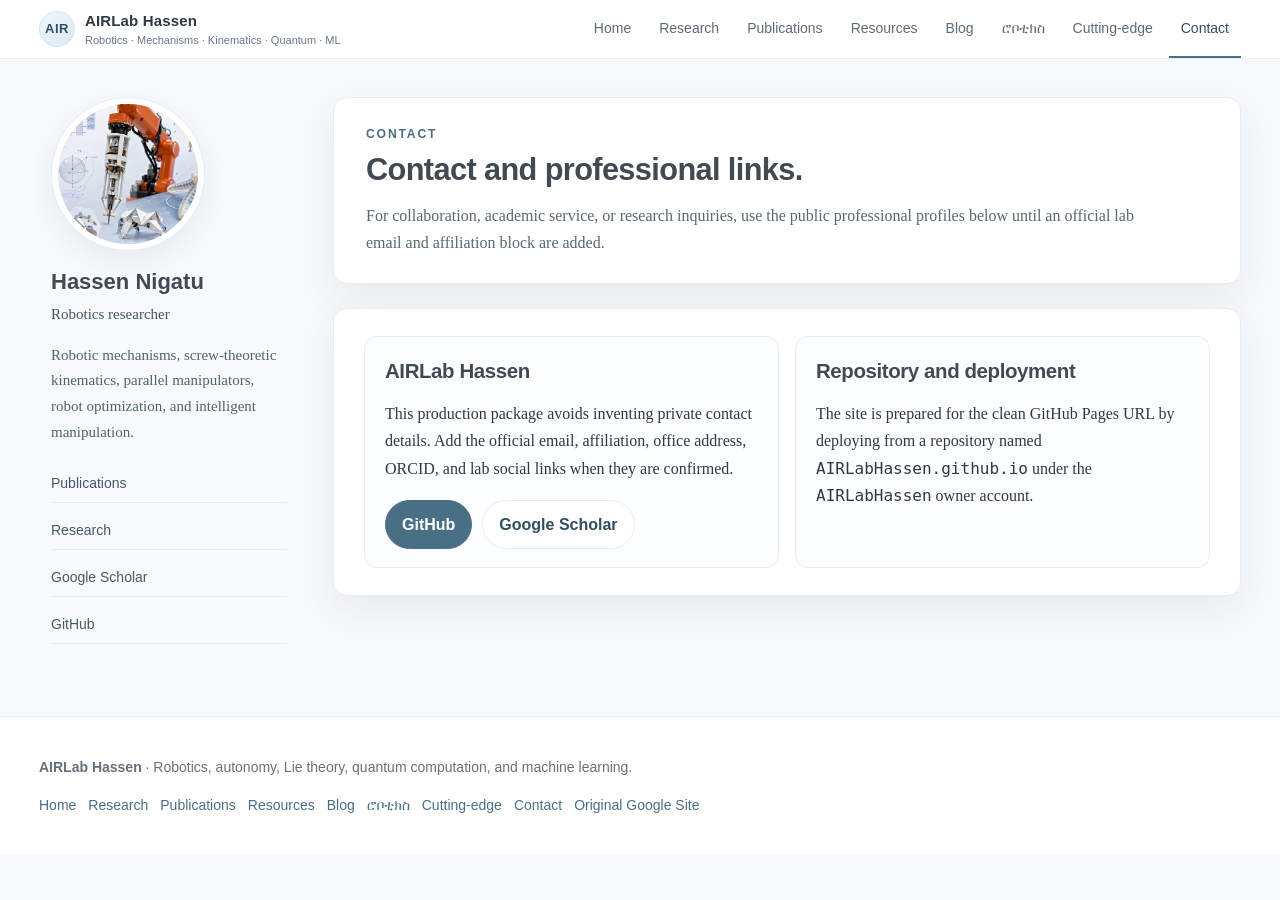
==== contact.html @ d72f17b6 "Add files via upload" ====
<!doctype html>

<html lang="en">
<head>
<meta charset="utf-8"/>
<meta content="width=device-width,initial-scale=1" name="viewport"/>
<title>Contact · AIRLab Hassen</title>
<meta content="Contact page and professional profile links for AIRLab Hassen." name="description"/><meta content="#f7fafc" name="theme-color"/><meta content="AIRLab Hassen" property="og:site_name"/><meta content="Contact · AIRLab Hassen" property="og:title"/><meta content="Contact page and professional profile links for AIRLab Hassen." property="og:description"/><meta content="website" property="og:type"/><meta content="https://airlabhassen.github.io/contact.html" property="og:url"/><meta content="https://airlabhassen.github.io/assets/img/futuristic-robotics-ai-lab-scene.png" property="og:image"/><meta content="summary_large_image" name="twitter:card"/><meta content="Contact · AIRLab Hassen" name="twitter:title"/><meta content="Contact page and professional profile links for AIRLab Hassen." name="twitter:description"/><meta content="https://airlabhassen.github.io/assets/img/futuristic-robotics-ai-lab-scene.png" name="twitter:image"/><link href="https://airlabhassen.github.io/contact.html" rel="canonical"/><link href="/assets/img/favicon.svg" rel="icon" type="image/svg+xml"/><link href="/site.webmanifest" rel="manifest"/><link href="/assets/css/styles.css" rel="stylesheet"/></head>
<body class="">
<a class="skip-link" href="#main">Skip to main content</a>
<header class="topbar" data-header="">
<div class="topbar-inner">
<a aria-label="AIRLab Hassen home" class="site-title" href="/">
<span aria-hidden="true" class="site-mark">AIR</span>
<span><strong>AIRLab Hassen</strong><small>Robotics · Mechanisms · Kinematics · Quantum · ML</small></span>
</a>
<button aria-controls="site-nav" aria-expanded="false" class="nav-toggle" type="button">Menu</button>
<nav aria-label="Primary navigation" class="site-nav" id="site-nav">
<a href="/">Home</a>
<a href="/research.html">Research</a>
<a href="/publications.html">Publications</a>
<a href="/resources.html">Resources</a>
<a href="/blog.html">Blog</a>
<a href="/robotics-amharic.html">ሮቦቲክስ</a>
<a href="/cutting-edge.html">Cutting-edge</a>
<a aria-current="page" href="/contact.html">Contact</a>
</nav>
</div>
</header>
<div class="page-shell">
<aside aria-label="Profile summary" class="profile-sidebar">
<div class="profile-card">
<div class="avatar-wrap"><img alt="Robotics research visual from original Google Site" class="profile-avatar" data-asset-dir="/assets/img" decoding="async" height="941" loading="lazy" src="/assets/img/futuristic-robotics-ai-lab-scene.png" width="1672"/></div>
<h2>Hassen Nigatu</h2>
<p class="sidebar-subtitle">Robotics researcher</p>
<p class="sidebar-note">Robotic mechanisms, screw-theoretic kinematics, parallel manipulators, robot optimization, and intelligent manipulation.</p>
<div class="sidebar-links">
<a href="/publications.html">Publications</a>
<a href="/research.html">Research</a>
<a href="https://scholar.google.com/citations?hl=en&amp;user=d44IAP0AAAAJ" rel="noopener noreferrer" target="_blank">Google Scholar</a>
<a href="https://github.com/hassity123" rel="noopener noreferrer" target="_blank">GitHub</a>
</div>
</div>
</aside>
<main class="content-area" id="main">
<section class="page-hero"><p class="eyebrow">Contact</p><h1>Contact and professional links.</h1><p>For collaboration, academic service, or research inquiries, use the public professional profiles below until an official lab email and affiliation block are added.</p></section>
<section class="section-block contact-grid">
<article>
<h2>AIRLab Hassen</h2>
<p>This production package avoids inventing private contact details. Add the official email, affiliation, office address, ORCID, and lab social links when they are confirmed.</p>
<div class="action-row"><a class="button primary" href="https://github.com/hassity123" rel="noopener noreferrer" target="_blank">GitHub</a><a class="button secondary" href="https://scholar.google.com/citations?hl=en&amp;user=d44IAP0AAAAJ" rel="noopener noreferrer" target="_blank">Google Scholar</a></div>
</article>
<article>
<h2>Repository and deployment</h2>
<p>The site is prepared for the clean GitHub Pages URL by deploying from a repository named <code>AIRLabHassen.github.io</code> under the <code>AIRLabHassen</code> owner account.</p>
</article>
</section>
</main>
</div>
<footer class="site-footer">
<div class="footer-inner">
<p><strong>AIRLab Hassen</strong> · Robotics, autonomy, Lie theory, quantum computation, and machine learning.</p>
<p class="footer-links"><a href="/">Home</a><a href="/research.html">Research</a><a href="/publications.html">Publications</a><a href="/resources.html">Resources</a><a href="/blog.html">Blog</a><a href="/robotics-amharic.html">ሮቦቲክስ</a><a href="/cutting-edge.html">Cutting-edge</a><a href="/contact.html">Contact</a><a href="https://sites.google.com/site/hassennrobotics/home?read_current=1" rel="noopener noreferrer" target="_blank">Original Google Site</a></p>
</div>
</footer>
<button aria-label="Back to top" class="back-to-top" data-back-to-top="" type="button">↑</button>
<script defer="" src="/assets/js/site.js"></script>
</body>
</html>
---- assets/css/styles.css ----
:root{
  --bg:#f7fafc; --panel:#ffffff; --panel-soft:#fbfdff; --text:#2f3943; --muted:#687789;
  --line:#e6edf3; --accent:#496f86; --accent-dark:#314f61; --accent-soft:#e8f1f6;
  --shadow:0 14px 38px rgba(45,66,86,.08); --radius:14px; --max:1250px;
  --content-font: Georgia, "Times New Roman", serif; --ui-font: -apple-system,BlinkMacSystemFont,"Segoe UI",Roboto,Helvetica,Arial,sans-serif;
}
*{box-sizing:border-box} html{scroll-behavior:smooth} body{margin:0;background:var(--bg);color:var(--text);font-family:var(--content-font);font-size:16px;line-height:1.72;-webkit-font-smoothing:antialiased} a{color:var(--accent);text-decoration:none} a:hover{text-decoration:underline} img{max-width:100%;display:block} .skip-link{position:absolute;left:-999px;top:8px;background:#fff;padding:.55rem .8rem;border:1px solid var(--line);z-index:999}.skip-link:focus{left:8px}
.topbar{position:sticky;top:0;z-index:50;background:rgba(255,255,255,.94);backdrop-filter:saturate(130%) blur(10px);border-bottom:1px solid var(--line)}.topbar-inner{max-width:var(--max);margin:0 auto;padding:0 24px;min-height:58px;display:flex;align-items:center;gap:22px}.site-title{display:flex;align-items:center;gap:10px;min-width:245px;color:var(--text);font-family:var(--ui-font)}.site-title:hover{text-decoration:none}.site-title strong{display:block;font-size:15px;letter-spacing:.01em}.site-title small{display:block;font-size:11px;color:var(--muted);margin-top:-2px}.site-mark{width:36px;height:36px;border-radius:50%;display:grid;place-items:center;background:linear-gradient(135deg,#eef6fb,#dbeaf2);border:1px solid #d3e3ec;color:var(--accent-dark);font-weight:700;font-size:13px;letter-spacing:.04em}.site-nav{display:flex;align-items:center;gap:4px;flex-wrap:wrap;margin-left:auto}.site-nav a{font-family:var(--ui-font);font-size:14px;color:#5e6a75;padding:16px 12px;border-bottom:2px solid transparent}.site-nav a[aria-current="page"],.site-nav a:hover{color:var(--accent-dark);border-bottom-color:var(--accent);text-decoration:none}.nav-toggle{display:none;margin-left:auto;border:1px solid var(--line);background:#fff;border-radius:999px;padding:.45rem .75rem;color:var(--text);font-family:var(--ui-font)}
.page-shell{max-width:var(--max);margin:0 auto;display:grid;grid-template-columns:260px minmax(0,1fr);gap:34px;padding:38px 24px 54px}.profile-sidebar{position:relative}.profile-card{position:sticky;top:86px;background:transparent;padding:0 12px 18px;text-align:left}.avatar-wrap{width:154px;height:154px;border-radius:50%;padding:6px;background:#fff;border:1px solid var(--line);box-shadow:0 10px 28px rgba(36,59,75,.08);margin:0 0 18px}.profile-avatar{width:100%;height:100%;object-fit:cover;border-radius:50%}.profile-card h2{font-family:var(--ui-font);font-size:22px;line-height:1.2;margin:0 0 7px;color:#414a52}.sidebar-subtitle{font-size:15px;margin:.1rem 0 .9rem;color:#445462}.sidebar-note{font-size:15px;color:#53616d;margin:0 0 18px}.sidebar-links{display:grid;gap:8px}.sidebar-links a{font-family:var(--ui-font);font-size:14px;color:#495763;padding:7px 0;border-bottom:1px solid var(--line)}.sidebar-links a:hover{color:var(--accent-dark);text-decoration:none}.content-area{min-width:0}.content-area h1,.content-area h2,.content-area h3{font-family:var(--ui-font);letter-spacing:-.02em;color:#414a52;line-height:1.25}.content-area h1{font-size:clamp(1.55rem,2.4vw,2.15rem);margin:.15rem 0 .8rem}.content-area h2{font-size:clamp(1.25rem,1.6vw,1.55rem);margin:.2rem 0 .7rem}.content-area h3{font-size:1.03rem;margin:.2rem 0 .45rem}.lead{font-size:1.05rem;color:#596774;max-width:760px}.eyebrow{font-family:var(--ui-font);font-size:.76rem;text-transform:uppercase;letter-spacing:.15em;color:var(--accent);font-weight:700;margin:0 0 .35rem}.page-hero,.home-intro,.section-block{background:var(--panel);border:1px solid var(--line);border-radius:var(--radius);box-shadow:var(--shadow)}.page-hero{padding:26px 32px;margin-bottom:24px}.page-hero p:not(.eyebrow){max-width:800px;margin:.4rem 0 0;color:#596774}.home-intro{display:grid;grid-template-columns:minmax(0,1.08fr) minmax(280px,.92fr);gap:28px;align-items:center;padding:34px 34px;margin-bottom:24px}.home-intro h1{font-size:clamp(1.8rem,3vw,2.45rem);max-width:760px}.hero-figure{margin:0;overflow:hidden;border-radius:13px;background:var(--panel-soft);border:1px solid var(--line)}.hero-figure img{width:100%;height:290px;object-fit:cover}.hero-figure figcaption,.figure-row figcaption,.wide-figure figcaption{font-size:13px;color:#6e7a86;padding:9px 11px;font-family:var(--ui-font)}.action-row{display:flex;gap:10px;flex-wrap:wrap;margin-top:18px}.button{font-family:var(--ui-font);display:inline-flex;align-items:center;justify-content:center;border-radius:999px;padding:.62rem 1rem;font-weight:600;border:1px solid var(--line);transition:.18s ease}.button:hover{text-decoration:none;transform:translateY(-1px)}.button.primary{background:var(--accent);border-color:var(--accent);color:#fff}.button.secondary{background:#fff;color:var(--accent-dark)}.button.small{padding:.45rem .75rem;font-size:13px}.section-block{padding:27px 30px;margin-bottom:24px}.compact-block{padding:23px 28px}.section-heading{margin-bottom:18px}.tag-cloud{display:flex;gap:8px;flex-wrap:wrap}.tag-cloud span,.pill{display:inline-flex;align-items:center;border-radius:999px;background:var(--accent-soft);color:var(--accent-dark);border:1px solid #d4e5ee;font-family:var(--ui-font);font-size:13px;padding:.38rem .68rem}.pill{font-weight:700;font-size:11px;text-transform:uppercase;letter-spacing:.08em;padding:.26rem .55rem}.news-grid{display:grid;grid-template-columns:repeat(3,minmax(0,1fr));gap:16px}.news-card{background:var(--panel-soft);border:1px solid var(--line);border-radius:13px;overflow:hidden;display:flex;flex-direction:column}.news-card img{height:128px;width:100%;object-fit:cover;background:#edf3f7}.news-card div{padding:15px 16px}.news-card h3{font-size:1rem}.news-card p{font-size:.94rem;margin:.45rem 0 .6rem;color:#596774}.text-link{font-family:var(--ui-font);font-weight:700;font-size:.93rem}.muted-link{font-family:var(--ui-font);font-size:.9rem;color:#7e8994}.figure-row{display:grid;gap:16px}.figure-row.four{grid-template-columns:repeat(4,minmax(0,1fr))}.figure-row.three{grid-template-columns:repeat(3,minmax(0,1fr))}.figure-row figure,.wide-figure{margin:0;border:1px solid var(--line);background:#fff;border-radius:13px;overflow:hidden}.figure-row img{width:100%;height:150px;object-fit:cover}.wide-figure img{width:100%;max-height:470px;object-fit:contain;background:#f7fafc}.split-block{display:grid;grid-template-columns:250px minmax(0,1fr);gap:28px}.service-grid,.cards-two,.contact-grid{display:grid;grid-template-columns:repeat(2,minmax(0,1fr));gap:16px}.service-grid article,.cards-two article,.contact-grid article,.resource-grid article,.article-card,.project-list article{background:var(--panel-soft);border:1px solid var(--line);border-radius:13px;padding:18px 20px}.feature-card{display:grid;grid-template-columns:42% 1fr;gap:24px;align-items:center;background:var(--panel-soft);border:1px solid var(--line);border-radius:14px;padding:20px;margin-bottom:18px}.feature-card.reverse{grid-template-columns:1fr 42%}.feature-card.reverse figure{order:2}.feature-card figure{margin:0;border-radius:12px;overflow:hidden;border:1px solid var(--line);background:#fff}.feature-card img{width:100%;height:245px;object-fit:cover}.clean-list{padding-left:1.15rem;margin:.7rem 0}.project-list{display:grid;gap:14px}.project-list ul{margin:.4rem 0 0;padding-left:1.1rem}.toolbar{display:flex;align-items:center;gap:12px;flex-wrap:wrap;margin-bottom:16px;font-family:var(--ui-font)}.filter-input{min-width:280px;flex:1;border:1px solid var(--line);border-radius:999px;padding:.7rem 1rem;font:inherit;color:var(--text);background:#fff}.publication-list{display:grid;gap:10px}.publication-item{display:grid;grid-template-columns:76px 1fr;gap:16px;background:var(--panel-soft);border:1px solid var(--line);border-radius:12px;padding:15px 17px}.pub-year{font-family:var(--ui-font);font-weight:800;color:var(--accent);font-size:1.05rem}.publication-item h3{font-size:1rem;margin:0 0 .25rem}.publication-item p{margin:.2rem 0 .35rem;color:#596774}.resource-grid{display:grid;grid-template-columns:repeat(2,minmax(0,1fr));gap:16px}.resource-icon{font-family:var(--ui-font);display:inline-grid;place-items:center;width:38px;height:38px;border-radius:12px;background:var(--accent-soft);color:var(--accent-dark);margin-bottom:12px}.link-list{padding-left:1.1rem}.code-block{background:#1f2933;color:#e9eef4;border-radius:12px;padding:18px 20px;overflow:auto;font-size:13px;line-height:1.55}.placeholder-line{font-family:var(--ui-font);letter-spacing:.08em;color:#97a2ad}.site-footer{border-top:1px solid var(--line);background:#fff}.footer-inner{max-width:var(--max);margin:0 auto;padding:24px;color:#64717c;font-family:var(--ui-font);font-size:14px}.footer-links{display:flex;gap:12px;flex-wrap:wrap}.back-to-top{position:fixed;right:18px;bottom:18px;border:1px solid var(--line);background:#fff;color:var(--accent-dark);border-radius:50%;width:42px;height:42px;box-shadow:var(--shadow);opacity:0;pointer-events:none;transition:.2s}.back-to-top.visible{opacity:1;pointer-events:auto}
@media (max-width:1050px){.page-shell{grid-template-columns:1fr}.profile-sidebar{order:-1}.profile-card{position:static;display:grid;grid-template-columns:100px 1fr;column-gap:16px;align-items:center;background:#fff;border:1px solid var(--line);border-radius:14px;padding:16px;box-shadow:var(--shadow)}.avatar-wrap{width:96px;height:96px;margin:0;grid-row:1/5}.sidebar-links{display:flex;flex-wrap:wrap;gap:10px}.sidebar-links a{border:0;padding:0}.home-intro{grid-template-columns:1fr}.news-grid{grid-template-columns:repeat(2,minmax(0,1fr))}.figure-row.four,.figure-row.three{grid-template-columns:repeat(2,minmax(0,1fr))}.split-block,.feature-card,.feature-card.reverse{grid-template-columns:1fr}.feature-card.reverse figure{order:0}.resource-grid{grid-template-columns:1fr}}
@media (max-width:760px){body{font-size:15px}.topbar-inner{padding:0 16px;flex-wrap:wrap}.site-title{min-width:0}.nav-toggle{display:inline-flex}.site-nav{display:none;width:100%;padding:0 0 12px}.site-nav.open{display:grid;grid-template-columns:repeat(2,minmax(0,1fr));gap:2px}.site-nav a{padding:10px 8px;border:1px solid var(--line);border-radius:10px;background:#fff}.page-shell{padding:24px 14px 40px}.home-intro,.section-block,.page-hero{padding:22px 18px}.news-grid,.figure-row.four,.figure-row.three,.service-grid,.cards-two,.contact-grid{grid-template-columns:1fr}.profile-card{grid-template-columns:72px 1fr}.avatar-wrap{width:72px;height:72px}.publication-item{grid-template-columns:1fr}.pub-year{font-size:.9rem}.hero-figure img{height:210px}.feature-card img{height:200px}.filter-input{min-width:100%}}
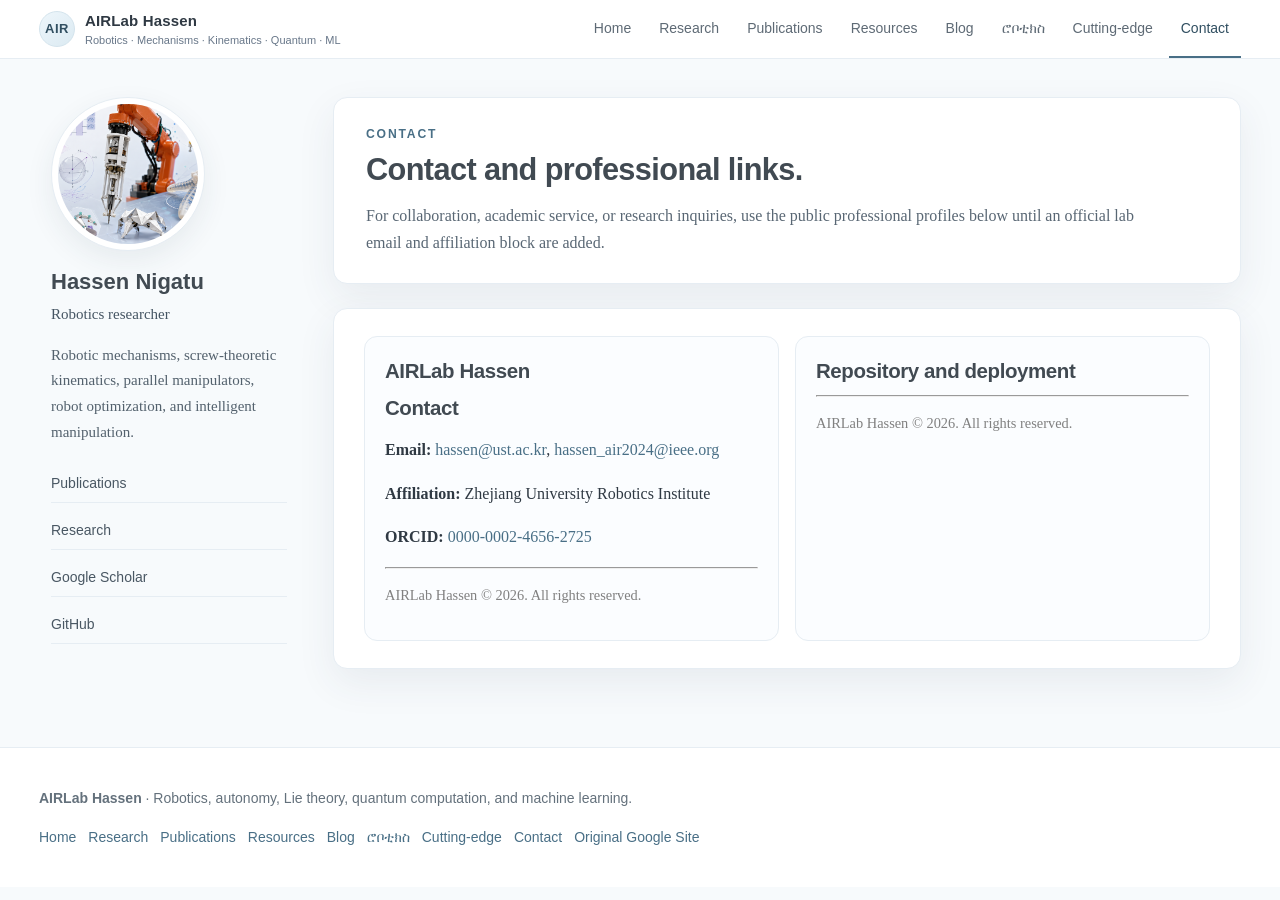
==== commit 7dad7e4d: "Update contact.html" ====
--- a/contact.html
+++ b/contact.html
@@ -47,12 +47,34 @@
 <section class="section-block contact-grid">
 <article>
 <h2>AIRLab Hassen</h2>
-<p>This production package avoids inventing private contact details. Add the official email, affiliation, office address, ORCID, and lab social links when they are confirmed.</p>
-<div class="action-row"><a class="button primary" href="https://github.com/hassity123" rel="noopener noreferrer" target="_blank">GitHub</a><a class="button secondary" href="https://scholar.google.com/citations?hl=en&amp;user=d44IAP0AAAAJ" rel="noopener noreferrer" target="_blank">Google Scholar</a></div>
+<h2>Contact</h2>
+
+<p><strong>Email:</strong> 
+<a href="mailto:hassen@ust.ac.kr">hassen@ust.ac.kr</a>, 
+<a href="mailto:hassen_air2024@ieee.org">hassen_air2024@ieee.org</a>
+</p>
+
+<p><strong>Affiliation:</strong> Zhejiang University Robotics Institute</p>
+
+<p><strong>ORCID:</strong> 
+<a href="https://orcid.org/0000-0002-4656-2725" target="_blank">
+0000-0002-4656-2725
+</a>
+</p>
+<hr>
+
+<p style="font-size: 0.9em; color: gray;">
+AIRLab Hassen © 2026. All rights reserved.
+</p>
+
 </article>
 <article>
 <h2>Repository and deployment</h2>
-<p>The site is prepared for the clean GitHub Pages URL by deploying from a repository named <code>AIRLabHassen.github.io</code> under the <code>AIRLabHassen</code> owner account.</p>
+<hr>
+
+<p style="font-size: 0.9em; color: gray;">
+AIRLab Hassen © 2026. All rights reserved.
+</p>
 </article>
 </section>
 </main>
@@ -66,4 +88,4 @@
 <button aria-label="Back to top" class="back-to-top" data-back-to-top="" type="button">↑</button>
 <script defer="" src="/assets/js/site.js"></script>
 </body>
-</html>+</html>
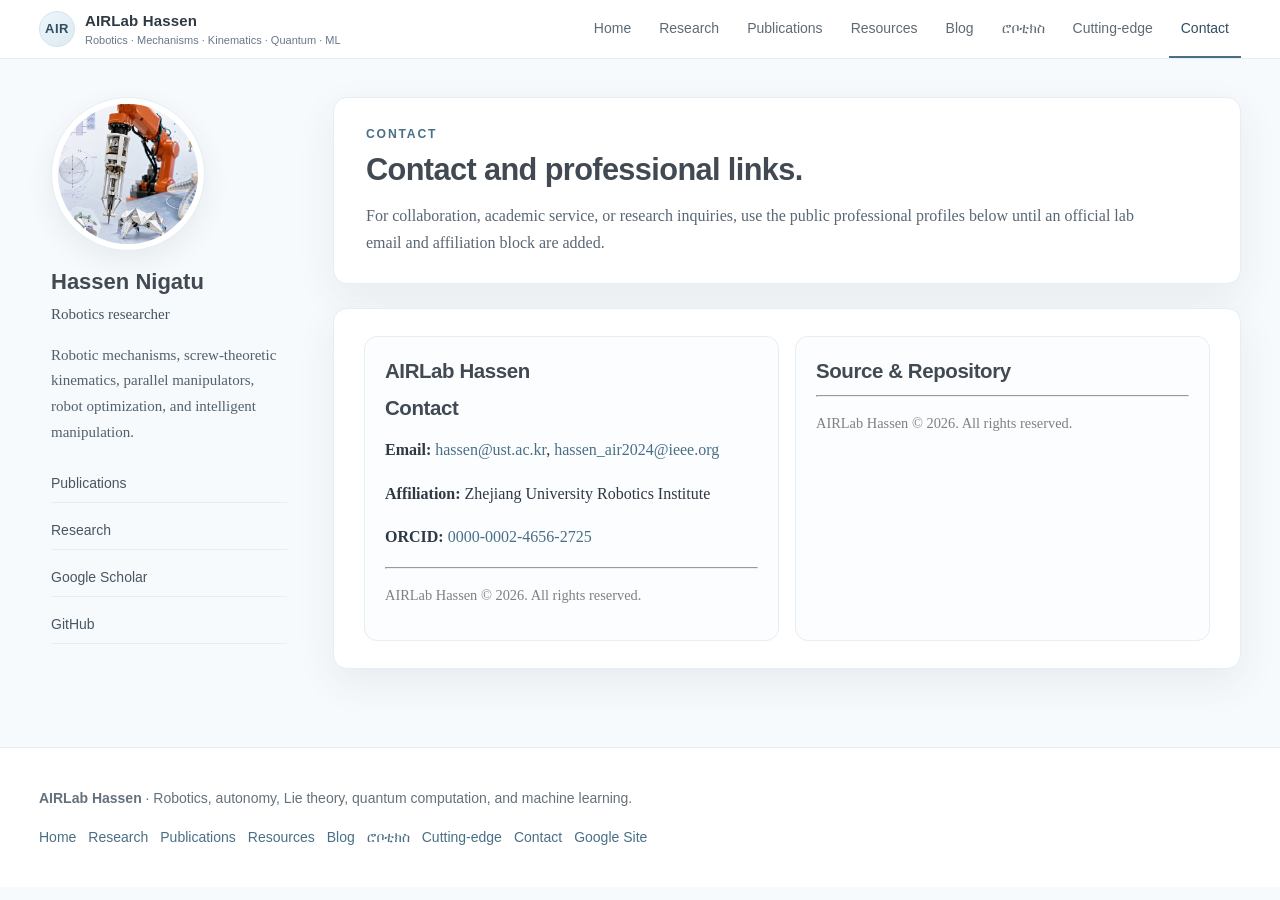
==== commit 3a127afd: "Update contact.html" ====
--- a/contact.html
+++ b/contact.html
@@ -30,7 +30,7 @@
 <div class="page-shell">
 <aside aria-label="Profile summary" class="profile-sidebar">
 <div class="profile-card">
-<div class="avatar-wrap"><img alt="Robotics research visual from original Google Site" class="profile-avatar" data-asset-dir="/assets/img" decoding="async" height="941" loading="lazy" src="/assets/img/futuristic-robotics-ai-lab-scene.png" width="1672"/></div>
+<div class="avatar-wrap"><img alt="Robotics research visual graphics" class="profile-avatar" data-asset-dir="/assets/img" decoding="async" height="941" loading="lazy" src="/assets/img/futuristic-robotics-ai-lab-scene.png" width="1672"/></div>
 <h2>Hassen Nigatu</h2>
 <p class="sidebar-subtitle">Robotics researcher</p>
 <p class="sidebar-note">Robotic mechanisms, screw-theoretic kinematics, parallel manipulators, robot optimization, and intelligent manipulation.</p>
@@ -69,7 +69,7 @@
 
 </article>
 <article>
-<h2>Repository and deployment</h2>
+<h2>Source & Repository </h2>
 <hr>
 
 <p style="font-size: 0.9em; color: gray;">
@@ -82,7 +82,7 @@
 <footer class="site-footer">
 <div class="footer-inner">
 <p><strong>AIRLab Hassen</strong> · Robotics, autonomy, Lie theory, quantum computation, and machine learning.</p>
-<p class="footer-links"><a href="/">Home</a><a href="/research.html">Research</a><a href="/publications.html">Publications</a><a href="/resources.html">Resources</a><a href="/blog.html">Blog</a><a href="/robotics-amharic.html">ሮቦቲክስ</a><a href="/cutting-edge.html">Cutting-edge</a><a href="/contact.html">Contact</a><a href="https://sites.google.com/site/hassennrobotics/home?read_current=1" rel="noopener noreferrer" target="_blank">Original Google Site</a></p>
+<p class="footer-links"><a href="/">Home</a><a href="/research.html">Research</a><a href="/publications.html">Publications</a><a href="/resources.html">Resources</a><a href="/blog.html">Blog</a><a href="/robotics-amharic.html">ሮቦቲክስ</a><a href="/cutting-edge.html">Cutting-edge</a><a href="/contact.html">Contact</a><a href="https://sites.google.com/site/hassennrobotics/home?read_current=1" rel="noopener noreferrer" target="_blank">Google Site</a></p>
 </div>
 </footer>
 <button aria-label="Back to top" class="back-to-top" data-back-to-top="" type="button">↑</button>
